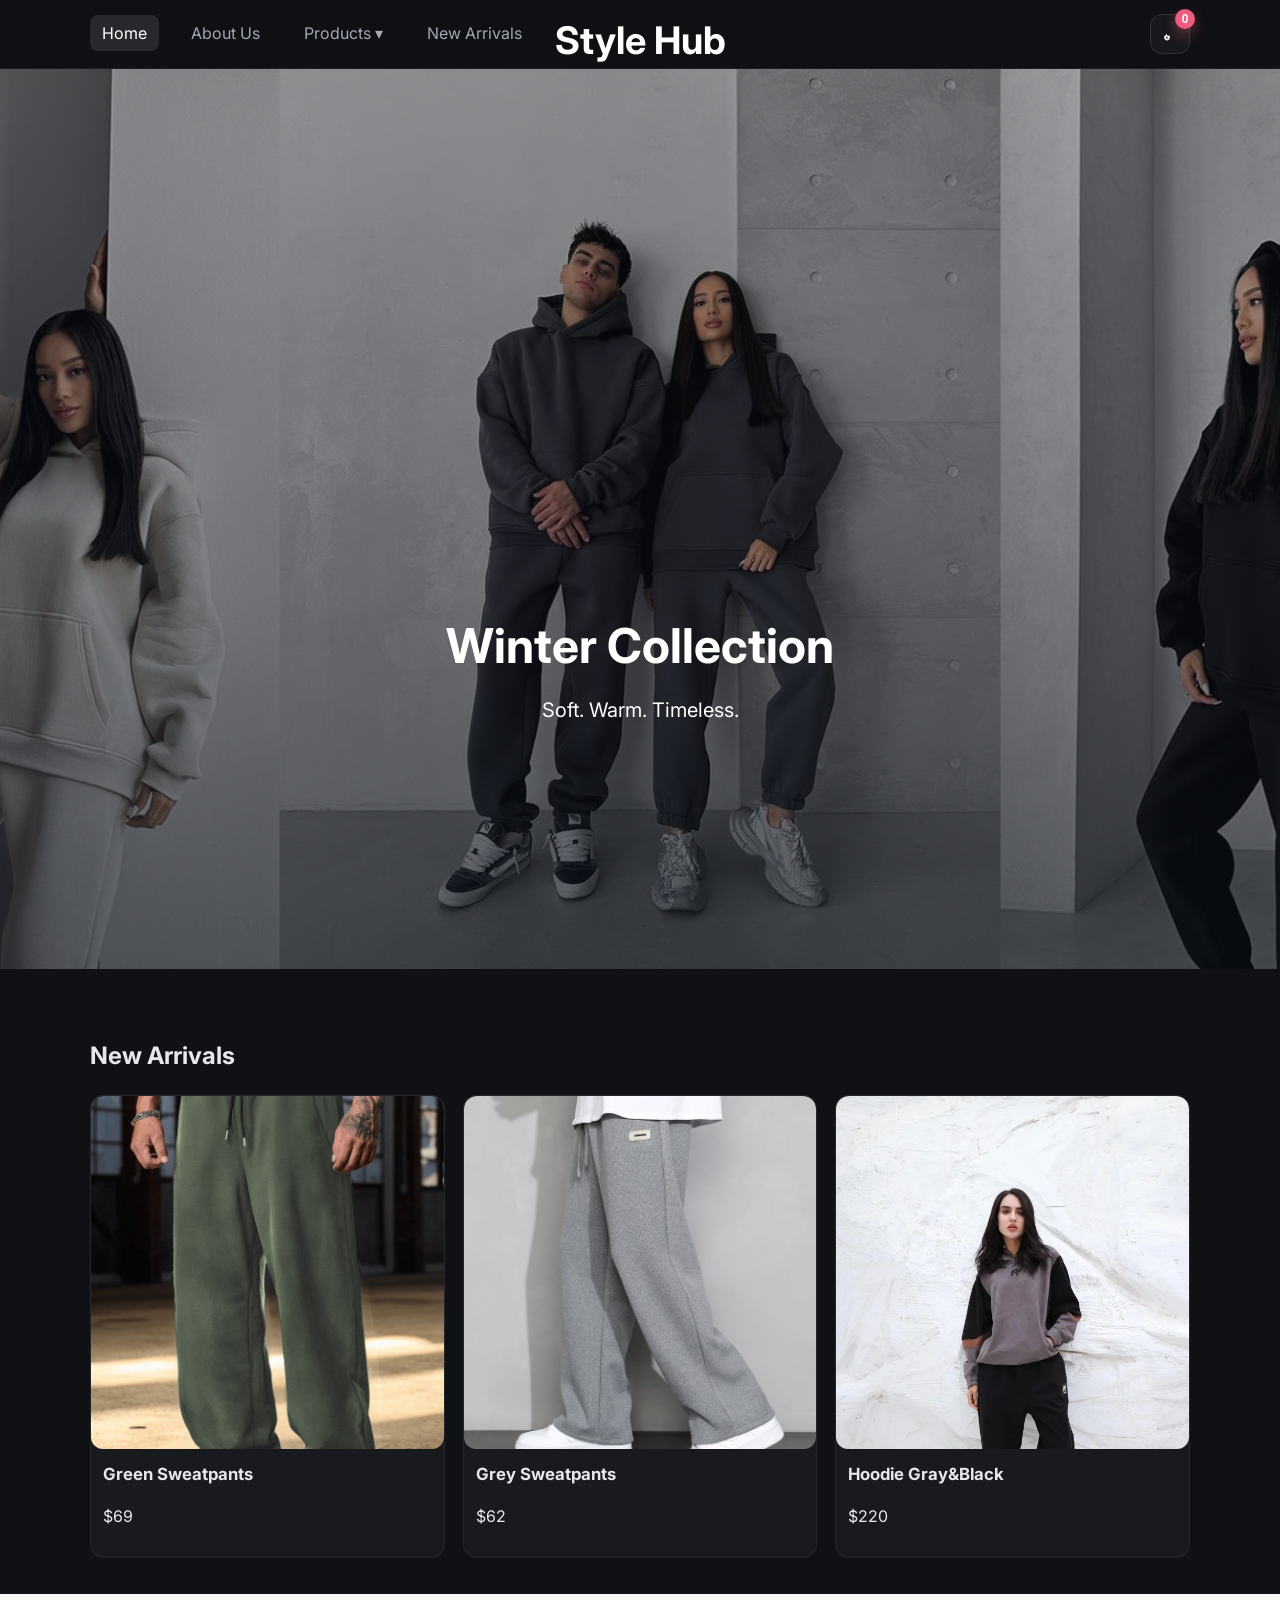
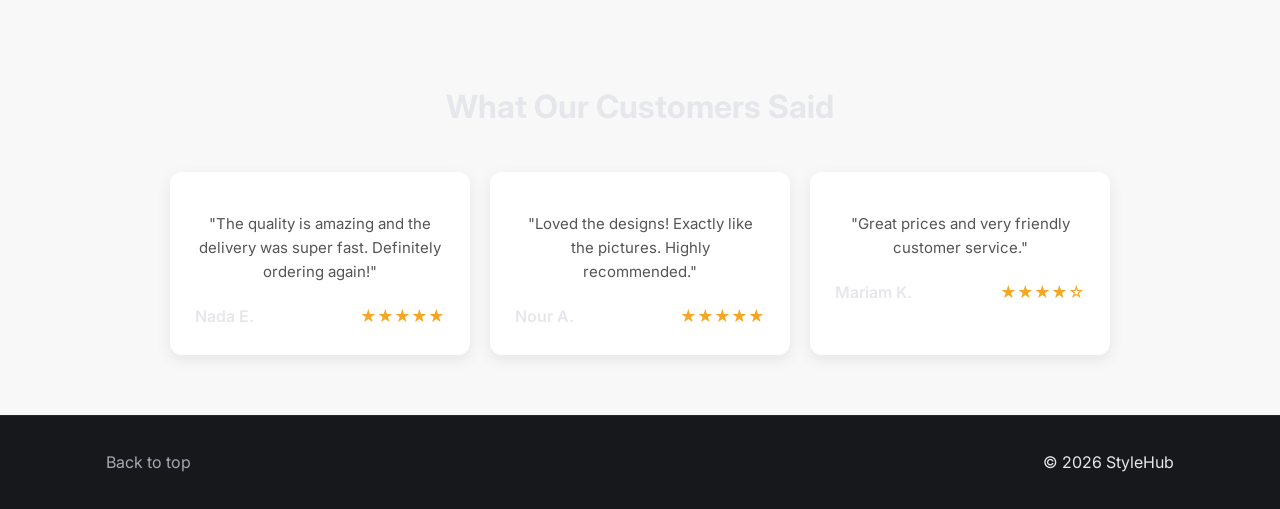
==== index.html @ 68227104 "Add files via upload" ====
<!DOCTYPE html> 
<html lang="en"> 
<head>
  <meta charset="UTF-8"> 
  <meta name="viewport" content="width=device-width, initial-scale=1"> 
  <title>StyleHub Clothing</title> 

  <meta name="description" content="StyleHub — modern clothing for men, women, and kids with great deals."> 
  <meta name="keywords" content="clothing, fashion, apparel, men, women, shop"> 
  
  <meta property="og:title" content="StyleHub Clothing"> 
  <meta property="og:description" content="Discover modern clothing and special offers at StyleHub."> 
  <meta property="og:type" content="website"> 
  
  <link rel="preconnect" href="https://fonts.googleapis.com"> 
  <link rel="preconnect" href="https://fonts.gstatic.com" crossorigin> 
  <link href="https://fonts.googleapis.com/css2?family=Inter:wght@400;600;700&display=swap" rel="stylesheet">
  <link rel="stylesheet" href="styles/home.css">

</head>
<body> 
  <header class="site-header">
    <div class="container header-inner">
      
      <input type="checkbox" id="nav-toggle" class="nav-toggle">
      <label for="nav-toggle" class="hamburger" aria-label="Toggle navigation" aria-controls="primary-navigation" aria-expanded="false">
        <span></span><span></span><span></span>
      </label>
      <nav id="primary-navigation" class="nav">
        <ul class="nav-links">
          <li><a href="index.html" class="active">Home</a></li>
          <li><a href="about.html">About Us</a></li>
          <li class="dropdown">
  <a href="#">Products ▾</a>
  <ul class="dropdown-menu">
    <li><a href="products.html">Hoodies</a></li>
    <li><a href="sweatpants.html">Sweatpants</a></li>
  </ul>
</li>
          <li><a href="#new-arrivals">New Arrivals</a></li> 
        </ul>
        <a href="index.html" class="logo">Style Hub</a>
      </nav>
      <div class="header-actions">
        <button class="cart-button" id="cart-button" aria-label="Open cart" aria-haspopup="dialog">
          <span class="cart-icon" aria-hidden="true"></span>
          <span class="cart-count" id="cart-count" aria-live="polite">0</span>
        </button>
      </div>
    </div>
  </header>

  <main>
   <section class="hero">
     <div class="hero-content">
       <h1>Winter Collection</h1>
       <p>Soft. Warm. Timeless.</p>
     </div>
  </section>

    <nav class="inpage-nav container" aria-label="Page navigation"></nav>
    <section id="new-arrivals" class="section container">
      <h2>New Arrivals</h2>
      <div class="grid cards">
        <article class="card">
          <img src="pictures/green sweatpants.jpg" alt="Green Sweatpants" loading="lazy" decoding="async" fetchpriority="low">
          <div class="card-body">
            <h3>Green Sweatpants</h3>
            <p>$69</p>
          </div>
        </article>
        <article class="card">
          <img src="pictures/graysweatpants.jpg" alt="Grey Sweatpants" loading="lazy" decoding="async" fetchpriority="low">
          <div class="card-body">
            <h3>Grey Sweatpants</h3>
            <p>$62</p>
          </div>
        </article>
        <article class="card">
          <img src="pictures/greyhoodie.jpg" alt="Grey Hoodie" loading="lazy" decoding="async" fetchpriority="low">
          <div class="card-body">
            <h3>Hoodie Gray&Black</h3>
            <p>$220</p>
          </div>
        </article>
      </div>
    </section>
    <section class="reviews">

  <h2>What Our Customers Said</h2>

  <div class="reviews-container" id="reviewsContainer">
  </div>

</section>

   
  </main>

  <footer class="site-footer">
    <div class="container footer-inner">
      <a href="#top" class="back-to-top">Back to top</a>
      <p>© <span id="year"></span> StyleHub</p>
    </div>
  </footer>
  
  <div id="toast" class="toast" aria-live="polite" aria-atomic="true"></div>
  
  <div class="cart-overlay" id="cart-overlay"></div>
  
  <aside class="cart-drawer" id="cart-drawer" role="dialog" aria-modal="true" aria-labelledby="cart-title">
    <div class="cart-header">
      <h2 id="cart-title">Your Cart</h2>
      <button class="btn btn-outline" id="cart-close">Close</button>
    </div>
    <div class="cart-items" id="cart-items">
      <div class="cart-empty" id="cart-empty">Your cart is empty.</div>
    </div>
    <div class="cart-footer">
      <div class="cart-total" id="cart-total">Total: $0</div>
      <button class="btn btn-primary" id="checkout-btn">Checkout</button>
    </div>
  </aside>
  
  <script src="scripts/home.js"></script>
</body>
</html>
---- styles/home.css ----
:root{
      --bg:#0f1115;
      --surface:#151821;
      --text:#e5e7eb;
      --muted:#a4a8b3;
      --primary:#5b8def;
      --accent:#ef5b7c;
      --success:#22c55e;
      --warning:#f59e0b
    }
    *{box-sizing:border-box}
    html,body{margin:0;padding:0}
    body{
      font-family:Inter,system-ui,Segoe UI,Arial,sans-serif;
      background:var(--bg);
      color:var(--text);
      line-height:1.6
    }
    img{max-width:100%;display:block;border-radius:12px}
    a{color:var(--text);text-decoration:none}
    
    .container{
      width:100%;
      max-width:1100px;
      margin:0 auto;
      padding:0 16px
    }
    
    .site-header{
      position:sticky;
      top:0;
      z-index:50;
      background:rgba(15,17,21,.8);
      backdrop-filter:saturate(120%) blur(8px);
      border-bottom:1px solid rgba(255,255,255,.06)
    }
    .header-inner{
      display:flex;
      align-items:center;
      justify-content:space-between;
      padding:14px 0
    }
    .logo{
      position: absolute;
      left: 50%;
      transform: translateX(-50%);
      top: 10px;
      font-weight:bold;
      font-size:38px;
      color:#fff
      
    }
    .header-actions{
      display:flex;
      align-items:center;
      gap:12px
    }
    
    .cart-button{
      position:relative;
      display:inline-flex;
      align-items:center;
      justify-content:center;
      width:40px;
      height:40px;
      border-radius:12px;
      border:1px solid rgba(255,255,255,.1);
      background:rgba(255,255,255,.04);
      cursor:pointer;
      transition:transform .15s ease,background .2s ease
    }
    .cart-button:hover{
      background:rgba(255,255,255,.08);
      transform:translateY(-1px) scale(1.03)
    }
    .cart-icon{
      width:22px;
      height:22px;
      display:inline-block
    }
    .cart-icon::before{
      content:"";
      display:block;
      width:100%;
      height:100%;
      background:conic-gradient(from 180deg at 50% 50%, #fff 0 25%, transparent 0 100%);
      mask: url('data:image/svg+xml;utf8,<svg xmlns=%22http://www.w3.org/2000/svg%22 viewBox=%220 0 24 24%22><path fill=%22%23ffffff%22 d=%22M7 4h-2a1 1 0 0 0 0 2h2l1 7a3 3 0 1 0 3.5 2h3a3 3 0 1 0 2.5-1.5l1.5-7.5h-11l-.3-2zm2.5 12a1 1 0 1 1-2 0 1 1 0 0 1 2 0zm8 0a1 1 0 1 1-2 0 1 1 0 0 1 2 0zm-9.2-7h9.5l-1 5h-7.8l-.7-5z"/></svg>') center/contain no-repeat
    }
    .cart-count{
      position:absolute;
      top:-6px;
      right:-6px;
      background:var(--accent);
      color:#fff;
      border-radius:999px;
      min-width:20px;
      height:20px;
      padding:0 6px;
      display:flex;
      align-items:center;
      justify-content:center;
      font-size:.75rem;
      font-weight:700;
      box-shadow:0 6px 14px rgba(239,91,124,.4);
      transform-origin:center;
      transition:transform .2s ease
    }
    .cart-button.bounce .cart-count{
      animation:cartBounce .35s cubic-bezier(.2,.8,.3,1.2)
    }
    @keyframes cartBounce{
      0%{transform:scale(1)}
      40%{transform:scale(1.15)}
      100%{transform:scale(1)}
    }
    
    .nav-toggle{display:none}
    .hamburger{
      width:36px;
      height:28px;
      display:none;
      align-items:center;
      justify-content:center;
      gap:5px;
      cursor:pointer
    }
    .hamburger span{
      display:block;
      width:26px;
      height:3px;
      background:#fff;
      border-radius:2px;
      transition:transform .3s ease,opacity .3s ease
    }
    .nav{display:flex}
    .nav-links{
      list-style:none;
      display:flex;
      gap:18px;
      padding:0;
      margin:0
    }
    .nav-links a{
      padding:8px 12px;
      border-radius:8px;
      color:var(--muted);
      transition:color .2s ease,background .2s ease
    }
    .nav-links a:hover{
      color:#fff;
      background:rgba(255,255,255,.06)
    }
    .nav-links .active{
      color:#fff;
      background:rgba(255,255,255,.1)
    }
    
    .hero{
      position:relative;
      display:flex;
      align-items:center;
      justify-content:center;
      width:100%;
      min-height:100vh;
      padding:40px 0 24px;
      overflow:hidden;
      background-image:url("../pictures/home cover.png");
      background-size:cover;
      background-position:center;
      background-repeat:no-repeat;
    }
    .hero::before{
      content:"";
      position:absolute;
      inset:0;
      background:linear-gradient(180deg,rgba(11,15,22,.35),rgba(11,15,22,.68));
      z-index:0;
    }
    .hero-content {
      position:relative;
      z-index:1;
      text-align:center;
      color:#fff;
    }

    .hero-content h1 {
      font-size:48px;
      margin:0;
    }

    .hero-content p {
      font-size:20px;
      margin:10px 0 0;
    }
  
    .hero-inner{
      display:grid;
      grid-template-columns:1.1fr .9fr;
      gap:24px;
      align-items:center
    }
    .hero-text h1{
      font-size:2.4rem;
      margin:0 0 8px
    }
    .hero-text p{color:var(--muted)}
    .hero-cta{
      display:flex;
      gap:12px;
      margin-top:16px
    }
    
    .btn{
      display:inline-block;
      padding:10px 16px;
      border-radius:10px;
      border:1px solid rgba(255,255,255,.2);
      transition:transform .1s ease,background .2s ease,color .2s ease
    }
    .btn-primary{
      background:var(--primary);
      color:#fff;
      border-color:transparent
    }
    .btn-outline{
      background:transparent;
      color:#fff
    }
    .btn:hover{transform:translateY(-1px)}
    
    .inpage-nav{
      display:flex;
      gap:14px;
      align-items:center;
      justify-content:flex-start;
      margin:12px 0 0
    }
    .inpage-nav a{
      padding:6px 10px;
      border-radius:8px;
      background:rgba(255,255,255,.06)
    }
    
    .section{padding:36px 0}
    .section-alt{background:var(--surface)}
    
    .grid{display:grid;gap:18px}
    .cards{grid-template-columns:repeat(3,1fr)}
    .card{
      background:rgba(255,255,255,.04);
      border:1px solid rgba(255,255,255,.06);
      border-radius:14px;
      overflow:hidden;
      transition:transform .2s ease,box-shadow .2s ease
    }
    .card:hover{
      transform:translateY(-4px) scale(1.01);
      box-shadow:0 10px 24px rgba(0,0,0,.35)
    }
    .card-body{padding:12px}
    .card-body h3{
      margin:0 0 6px;
      font-size:1.05rem
    }
    
    .categories{grid-template-columns:repeat(3,1fr)}
    .category{position:relative}
    .category span{
      position:absolute;
      left:12px;
      bottom:12px;
      background:rgba(0,0,0,.5);
      padding:6px 10px;
      border-radius:8px
    }
    
    .site-footer{
      border-top:1px solid rgba(255,255,255,.06);
      padding:18px 0;
      background:rgba(255,255,255,.03)
    }
    .footer-inner{
      display:flex;
      gap:14px;
      align-items:center;
      justify-content:space-between
    }
    .back-to-top{color:var(--muted)}
    
    .toast{
      position:fixed;
      left:50%;
      bottom:18px;
      transform:translateX(-50%);
      background:#1f2937;
      color:#fff;
      padding:10px 14px;
      border-radius:12px;
      box-shadow:0 8px 20px rgba(0,0,0,.35);
      opacity:0;
      pointer-events:none;
      transition:opacity .25s ease
    }
    .toast.show{opacity:1}
    
    .fade-in{animation:fadeIn .6s ease both}
    @keyframes fadeIn{
      from{opacity:0;transform:translateY(8px)}
      to{opacity:1;transform:none}
    }
    
    .cart-overlay{
      position:fixed;
      inset:0;
      background:rgba(0,0,0,.5);
      opacity:0;
      pointer-events:none;
      transition:opacity .25s ease;
      z-index:1000
    }
    .cart-drawer{
      position:fixed;
      top:0;
      right:0;
      width:360px;
      max-width:90vw;
      height:100vh;
      background:var(--surface);
      border-left:1px solid rgba(255,255,255,.08);
      transform:translateX(100%);
      transition:transform .28s cubic-bezier(.22,.61,.36,1);
      display:flex;
      flex-direction:column;
      z-index:1001;
      will-change:transform
    }
    .cart-header{
      display:flex;
      align-items:center;
      justify-content:space-between;
      padding:14px;
      border-bottom:1px solid rgba(255,255,255,.08)
    }
    .cart-items{
      flex:1;
      overflow:auto;
      padding:10px;
      -webkit-overflow-scrolling:touch;
      overscroll-behavior:contain
    }
    .cart-item{
      display:flex;
      align-items:center;
      gap:12px;
      background:rgba(255,255,255,.03);
      border:1px solid rgba(255,255,255,.06);
      border-radius:12px;
      padding:10px;
      margin-bottom:10px
    }
    .cart-item.loading{
      opacity:.6;
      pointer-events:none
    }
    .cart-item-info{flex:1}
    .qty{
      display:inline-flex;
      align-items:center;
      gap:8px;
      border:1px solid rgba(255,255,255,.1);
      border-radius:10px;
      padding:4px 8px
    }
    .qty button{
      background:transparent;
      border:none;
      color:#fff;
      cursor:pointer;
      font-size:1rem
    }
    .spinner{
      width:16px;
      height:16px;
      border:2px solid #fff;
      border-top-color:transparent;
      border-radius:50%;
      animation:spin .8s linear infinite;
      margin-left:auto
    }
    @keyframes spin{
      to{transform:rotate(360deg)}
    }
    .cart-empty{
      padding:20px;
      color:var(--muted);
      text-align:center
    }
    .cart-footer{
      padding:14px;
      border-top:1px solid rgba(255,255,255,.08);
      display:flex;
      align-items:center;
      justify-content:space-between
    }
    .cart-total{
      font-weight:700;
      display:flex;
      flex-direction:column;
      gap:6px
    }
    .cart-open .cart-overlay{
      opacity:1;
      pointer-events:auto
    }
    .cart-open .cart-drawer{
      transform:translateX(0)
    }
    .cart-open{overflow:hidden}
    
    .today{margin-top:14px;color:var(--muted)}
    
    @media (max-width: 900px){
      .hero-inner{grid-template-columns:1fr}
      .cards{grid-template-columns:repeat(2,1fr)}
      .categories{grid-template-columns:repeat(2,1fr)}
    }
    @media (max-width: 640px){
      .cards{grid-template-columns:1fr}
      .categories{grid-template-columns:1fr}
      .hamburger{display:flex}
      .nav {
       display: flex;
       justify-content: space-between;
       align-items: center;
       position: fixed;
       top: 56px;
       left: 0;
       right: 0;
        background: rgba(15,17,21,.95);
       border-bottom: 1px solid rgba(255,255,255,.06);
       padding: 0 20px;
       height: 80px;
}
      .nav-left {
        display: flex;
        gap: 20px;
        margin-left: auto;
        
      
      }
      .nav-center{
        position: absolute;
        left: 50%;
        transform: translate(-50%);
      
      }

      .nav-links a{padding:12px}
      #nav-toggle:not(:checked) ~ .nav{display:none}
      .cart-drawer{width:100%;max-width:none}
    }
.hero-section {
    height: 90vh; 
    background-image: url("../pictures/HOME COVER.png");
    background-size: cover;
    background-position: center center;
    background-repeat: no-repeat;
    display: flex;
    flex-direction:column;
    justify-content: flex-end;
    align-items: center;
    padding-bottom: 280px;
    text-align: center;
    background-blend-mode: overlay;
    background-color: rgba(0, 0, 0, 0.3);
}
.hero-content {
 margin-top: 280px;
}
.hero-text-container h1 {
    font-size: 3.5em;
    color: #ffffff;
    margin: 0;
    font-family: Arial, sans-serif;
}

.hero-text-container p {
    font-size: 1.2em;
    color: #f0f0f0;
    margin-top: 10px;
}

.shop-now-btn {
    display: inline-block;
    padding: 10px 30px;
    margin-top: 20px;
    background-color: transparent;
    color: #ffffff;
    border: 2px solid #ffffff;
    text-decoration: none;
    font-size: 1em;
    transition: background-color 0.3s;
}

.shop-now-btn:hover {
    background-color: #ffffff;
    color: #333;
}
.reviews {
  padding: 60px 8%;
  background-color: #f8f8f8;
  text-align: center;
}

.reviews h2 {
  font-size: 32px;
  margin-bottom: 40px;
}

.reviews-container {
  display: flex;
  gap: 20px;
  justify-content: center;
  flex-wrap: wrap;
}

.review-card {
  background: #fff;
  padding: 25px;
  width: 300px;
  border-radius: 12px;
  box-shadow: 0 5px 15px rgba(0,0,0,0.08);
}

.review-text {
  font-size: 15px;
  color: #555;
  margin-bottom: 20px;
}

.review-footer {
  display: flex;
  justify-content: space-between;
  align-items: center;
}

.review-name {
  font-weight: 600;
}

.review-stars {
  color: #f5a623;
  font-size: 16px;
}
.nav-links {
  display: flex;
  gap: 20px;
}

.dropdown {
  position: relative;
}

.dropdown-menu {
  position: absolute;
  top: 100%;
  left: 0;

  display: none !important;
  flex-direction: column;

  background-color: #fff;
  padding: 10px 0;
  min-width: 160px;
  list-style: none;
  box-shadow: 0 5px 15px rgba(0,0,0,0.15);
  z-index: 999;
}

.dropdown.open .dropdown-menu {
  display: block !important;
}

.dropdown-menu li a {
  padding: 10px 15px;
  display: block;
  color: #000;
  text-decoration: none;
}

.dropdown-menu li a:hover {
  background-color: #f3f3f3;
}
.card > img{width:100%;height:auto;object-fit:cover;aspect-ratio:1/1}
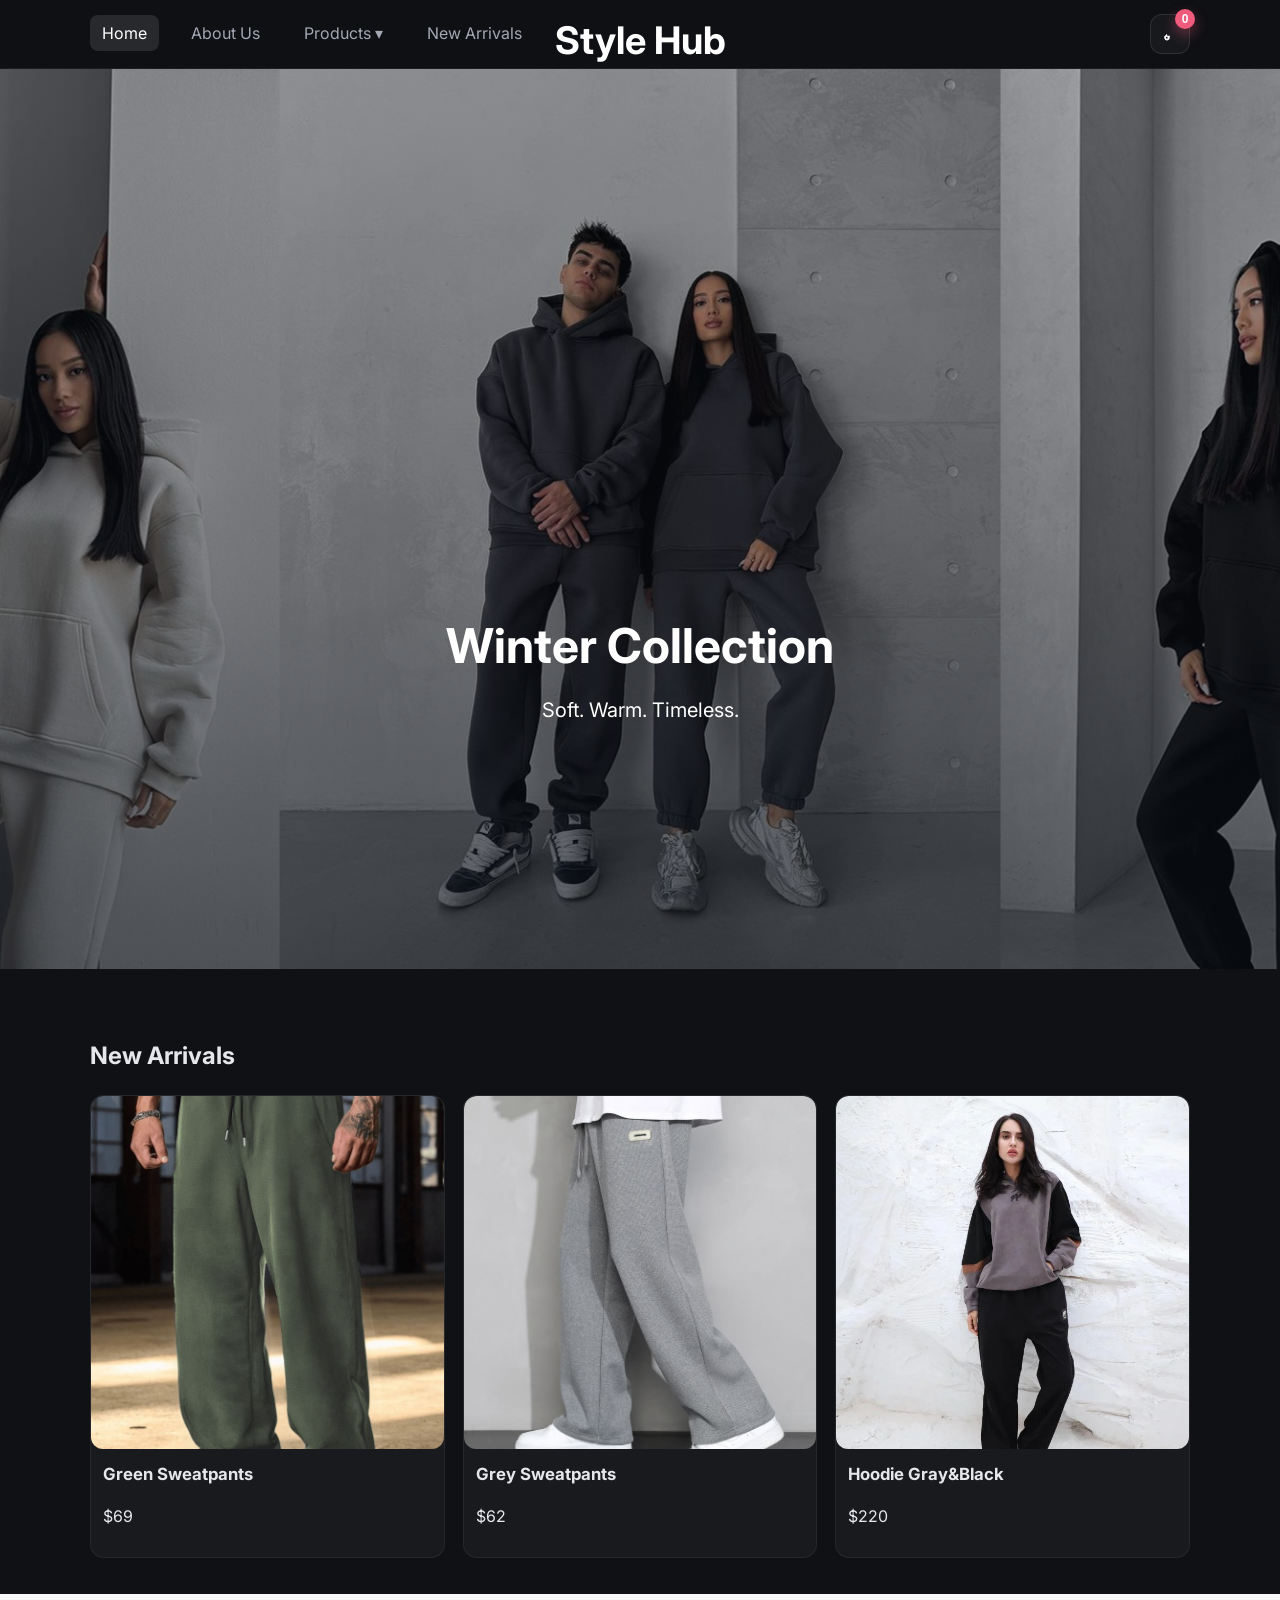
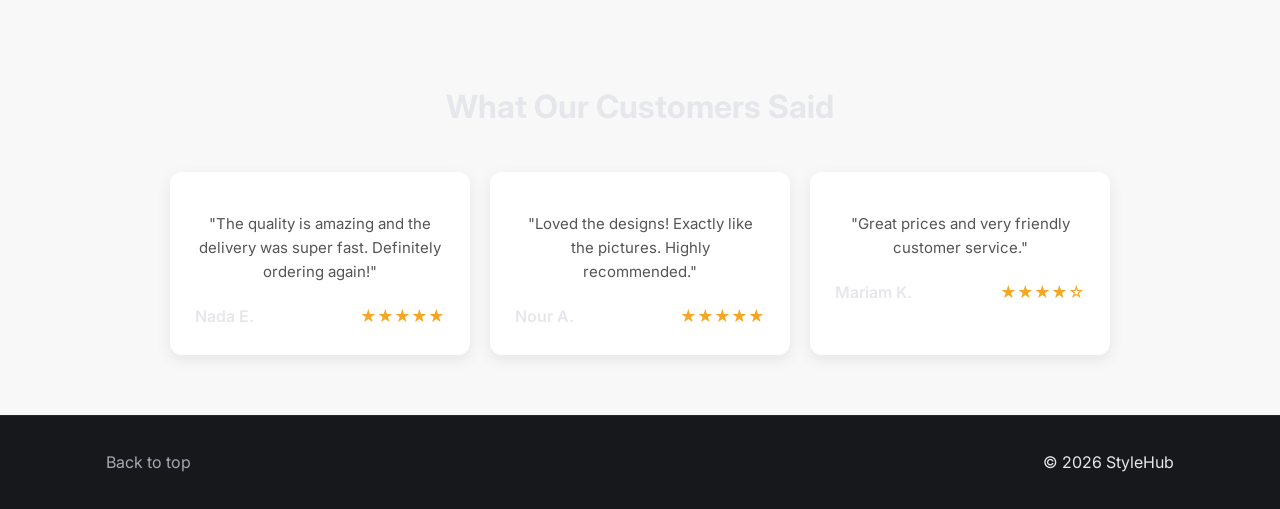
==== commit 0926b509: "Update product images and links for consistency; add offers page with promotional details" ====
--- a/index.html
+++ b/index.html
@@ -70,14 +70,14 @@
           </div>
         </article>
         <article class="card">
-          <img src="pictures/graysweatpants.jpg" alt="Grey Sweatpants" loading="lazy" decoding="async" fetchpriority="low">
+          <img src="pictures/grey.jfif" alt="Grey Sweatpants" loading="lazy" decoding="async" fetchpriority="low">
           <div class="card-body">
             <h3>Grey Sweatpants</h3>
             <p>$62</p>
           </div>
         </article>
         <article class="card">
-          <img src="pictures/greyhoodie.jpg" alt="Grey Hoodie" loading="lazy" decoding="async" fetchpriority="low">
+          <img src="pictures/هودى4.webp" alt="Grey Hoodie" loading="lazy" decoding="async" fetchpriority="low">
           <div class="card-body">
             <h3>Hoodie Gray&Black</h3>
             <p>$220</p>
